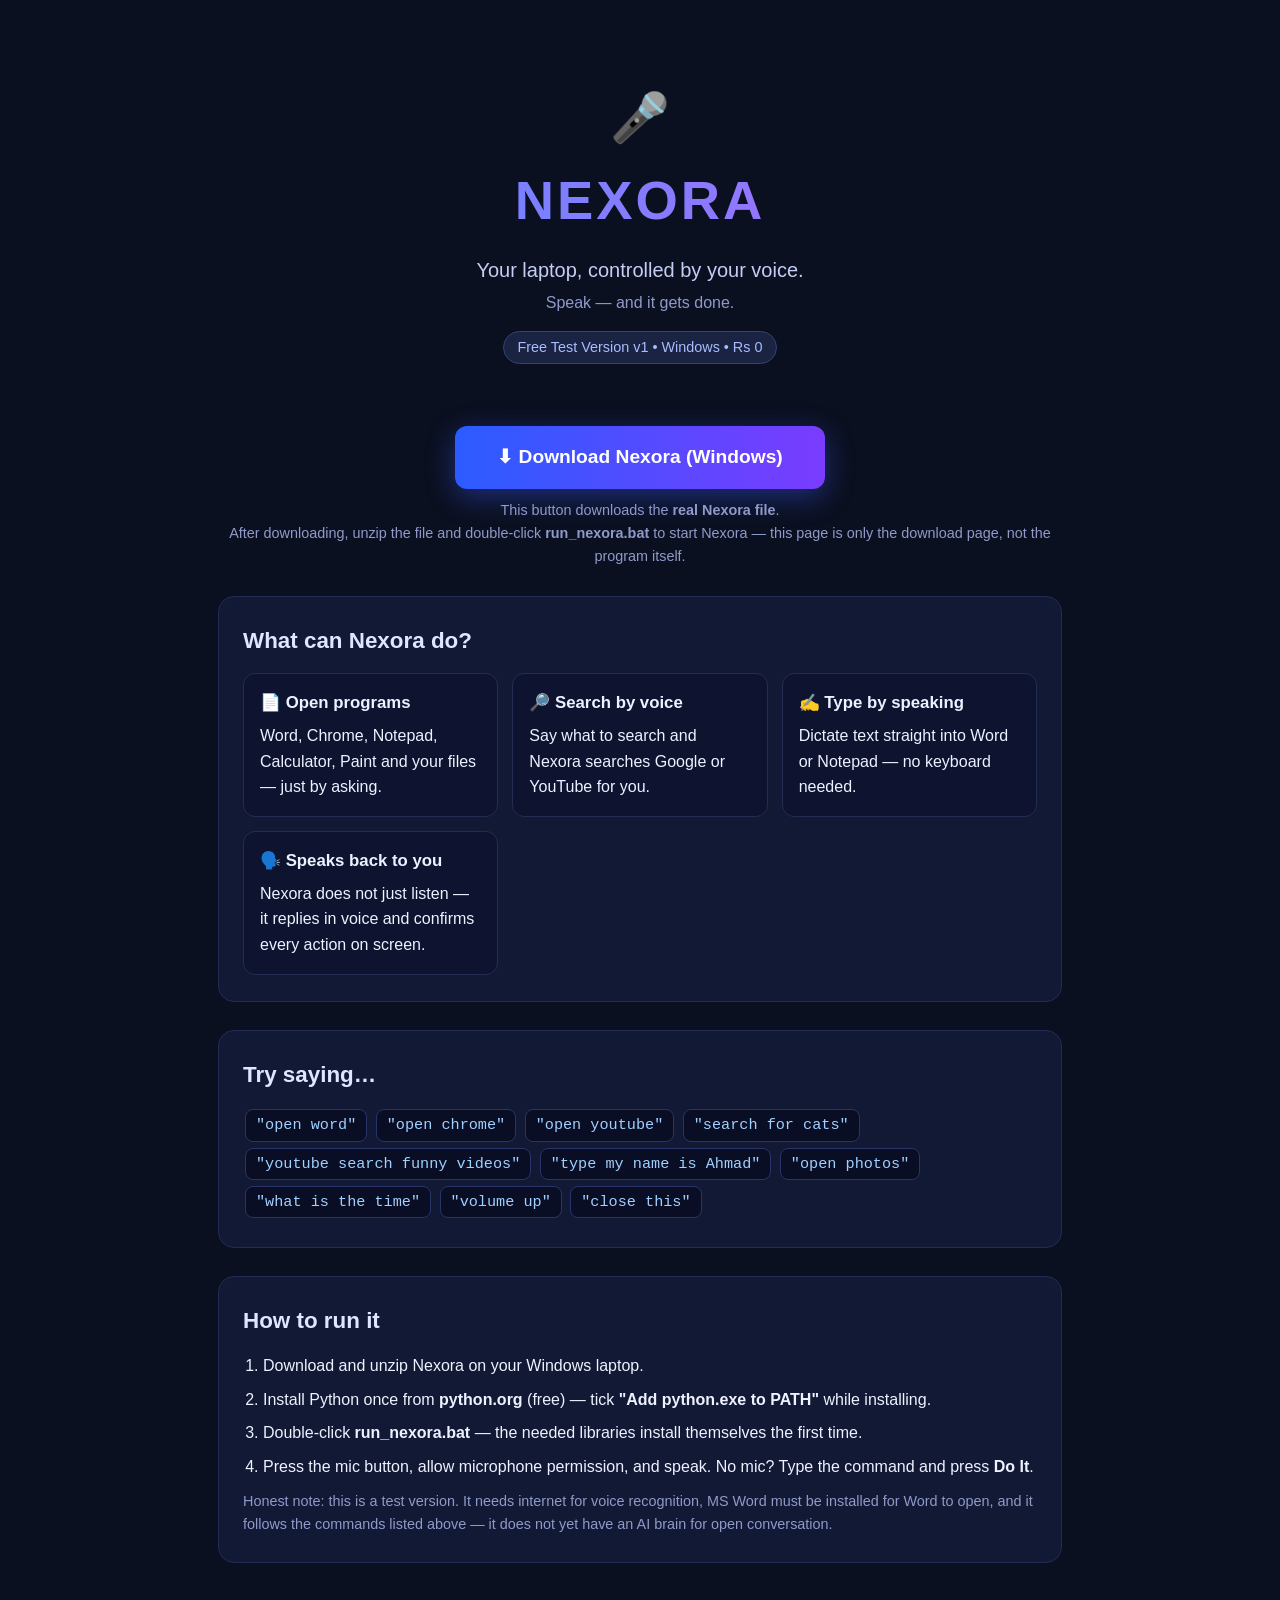
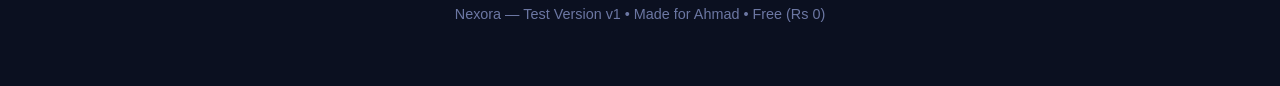
==== index.html @ 674b32f0 "Nexora website and program - first version" ====
<!DOCTYPE html>
<html lang="en">
<head>
<meta charset="UTF-8">
<meta name="viewport" content="width=device-width, initial-scale=1.0">
<title>Nexora — Voice Laptop Program</title>
<meta name="description" content="Nexora is a small Windows program you control with your voice. Open Word, Chrome and YouTube, search, and dictate — just by speaking. Free test version.">
<style>
  * { margin: 0; padding: 0; box-sizing: border-box; }
  body { font-family: "Segoe UI", Arial, sans-serif; background: #0b1020; color: #eef1ff; line-height: 1.6; }
  .wrap { max-width: 880px; margin: 0 auto; padding: 24px 18px 60px; }
  header { text-align: center; padding: 56px 0 28px; }
  .logo { font-size: 3.4rem; font-weight: 800; letter-spacing: 3px; background: linear-gradient(90deg, #5b8cff, #b06bff); -webkit-background-clip: text; background-clip: text; color: transparent; }
  .mic { font-size: 3rem; }
  .tagline { font-size: 1.25rem; color: #c6cdf5; margin-top: 10px; }
  .tagline-ur { color: #8f9ac9; margin-top: 4px; }
  .badge { display: inline-block; margin-top: 16px; background: #1a2342; border: 1px solid #33427c; color: #a9bcff; padding: 4px 14px; border-radius: 999px; font-size: .9rem; }
  .download { text-align: center; margin: 34px 0 8px; }
  .btn { display: inline-block; background: linear-gradient(90deg, #2b5cff, #7a3cff); color: #fff; text-decoration: none; font-size: 1.2rem; font-weight: 700; padding: 16px 42px; border-radius: 12px; box-shadow: 0 8px 28px rgba(60,90,255,.4); }
  .btn:hover { opacity: .92; }
  .note { text-align: center; color: #8f9ac9; font-size: .9rem; margin-top: 10px; }
  section { background: #121935; border: 1px solid #232c52; border-radius: 16px; padding: 26px 24px; margin-top: 28px; }
  h2 { font-size: 1.4rem; margin-bottom: 14px; color: #dfe6ff; }
  .grid { display: grid; grid-template-columns: repeat(auto-fit, minmax(220px, 1fr)); gap: 14px; }
  .card { background: #0e1430; border: 1px solid #232c52; border-radius: 12px; padding: 16px; }
  .card b { display: block; font-size: 1.05rem; margin-bottom: 6px; }
  .cmd { font-family: Consolas, monospace; background: #0a0e24; border: 1px solid #28336a; border-radius: 8px; padding: 3px 10px; display: inline-block; margin: 3px 2px; color: #9fd0ff; font-size: .95rem; }
  ol.steps li { margin: 8px 0 8px 20px; }
  footer { text-align: center; color: #6c77a3; font-size: .9rem; margin-top: 40px; }
</style>
</head>
<body>
<div class="wrap">

  <header>
    <div class="mic">🎤</div>
    <div class="logo">NEXORA</div>
    <p class="tagline">Your laptop, controlled by your voice.</p>
    <p class="tagline-ur">Speak — and it gets done.</p>
    <span class="badge">Free Test Version v1 • Windows • Rs 0</span>
  </header>

  <div class="download">
    <a class="btn" href="nexora-test-v1.zip" download>⬇ Download Nexora (Windows)</a>
    <p class="note">This button downloads the <b>real Nexora file</b>.<br>
    After downloading, unzip the file and double-click <b>run_nexora.bat</b> to start Nexora — this page is only the download page, not the program itself.</p>
  </div>

  <section>
    <h2>What can Nexora do?</h2>
    <div class="grid">
      <div class="card"><b>📄 Open programs</b>Word, Chrome, Notepad, Calculator, Paint and your files — just by asking.</div>
      <div class="card"><b>🔎 Search by voice</b>Say what to search and Nexora searches Google or YouTube for you.</div>
      <div class="card"><b>✍️ Type by speaking</b>Dictate text straight into Word or Notepad — no keyboard needed.</div>
      <div class="card"><b>🗣️ Speaks back to you</b>Nexora does not just listen — it replies in voice and confirms every action on screen.</div>
    </div>
  </section>

  <section>
    <h2>Try saying…</h2>
    <span class="cmd">"open word"</span>
    <span class="cmd">"open chrome"</span>
    <span class="cmd">"open youtube"</span>
    <span class="cmd">"search for cats"</span>
    <span class="cmd">"youtube search funny videos"</span>
    <span class="cmd">"type my name is Ahmad"</span>
    <span class="cmd">"open photos"</span>
    <span class="cmd">"what is the time"</span>
    <span class="cmd">"volume up"</span>
    <span class="cmd">"close this"</span>
  </section>

  <section>
    <h2>How to run it</h2>
    <ol class="steps">
      <li>Download and unzip Nexora on your Windows laptop.</li>
      <li>Install Python once from <b>python.org</b> (free) — tick <b>"Add python.exe to PATH"</b> while installing.</li>
      <li>Double-click <b>run_nexora.bat</b> — the needed libraries install themselves the first time.</li>
      <li>Press the mic button, allow microphone permission, and speak. No mic? Type the command and press <b>Do It</b>.</li>
    </ol>
    <p class="note" style="text-align:left">Honest note: this is a test version. It needs internet for voice recognition, MS Word must be installed for Word to open, and it follows the commands listed above — it does not yet have an AI brain for open conversation.</p>
  </section>

  <footer>
    Nexora — Test Version v1 • Made for Ahmad • Free (Rs 0)
  </footer>

</div>
</body>
</html>
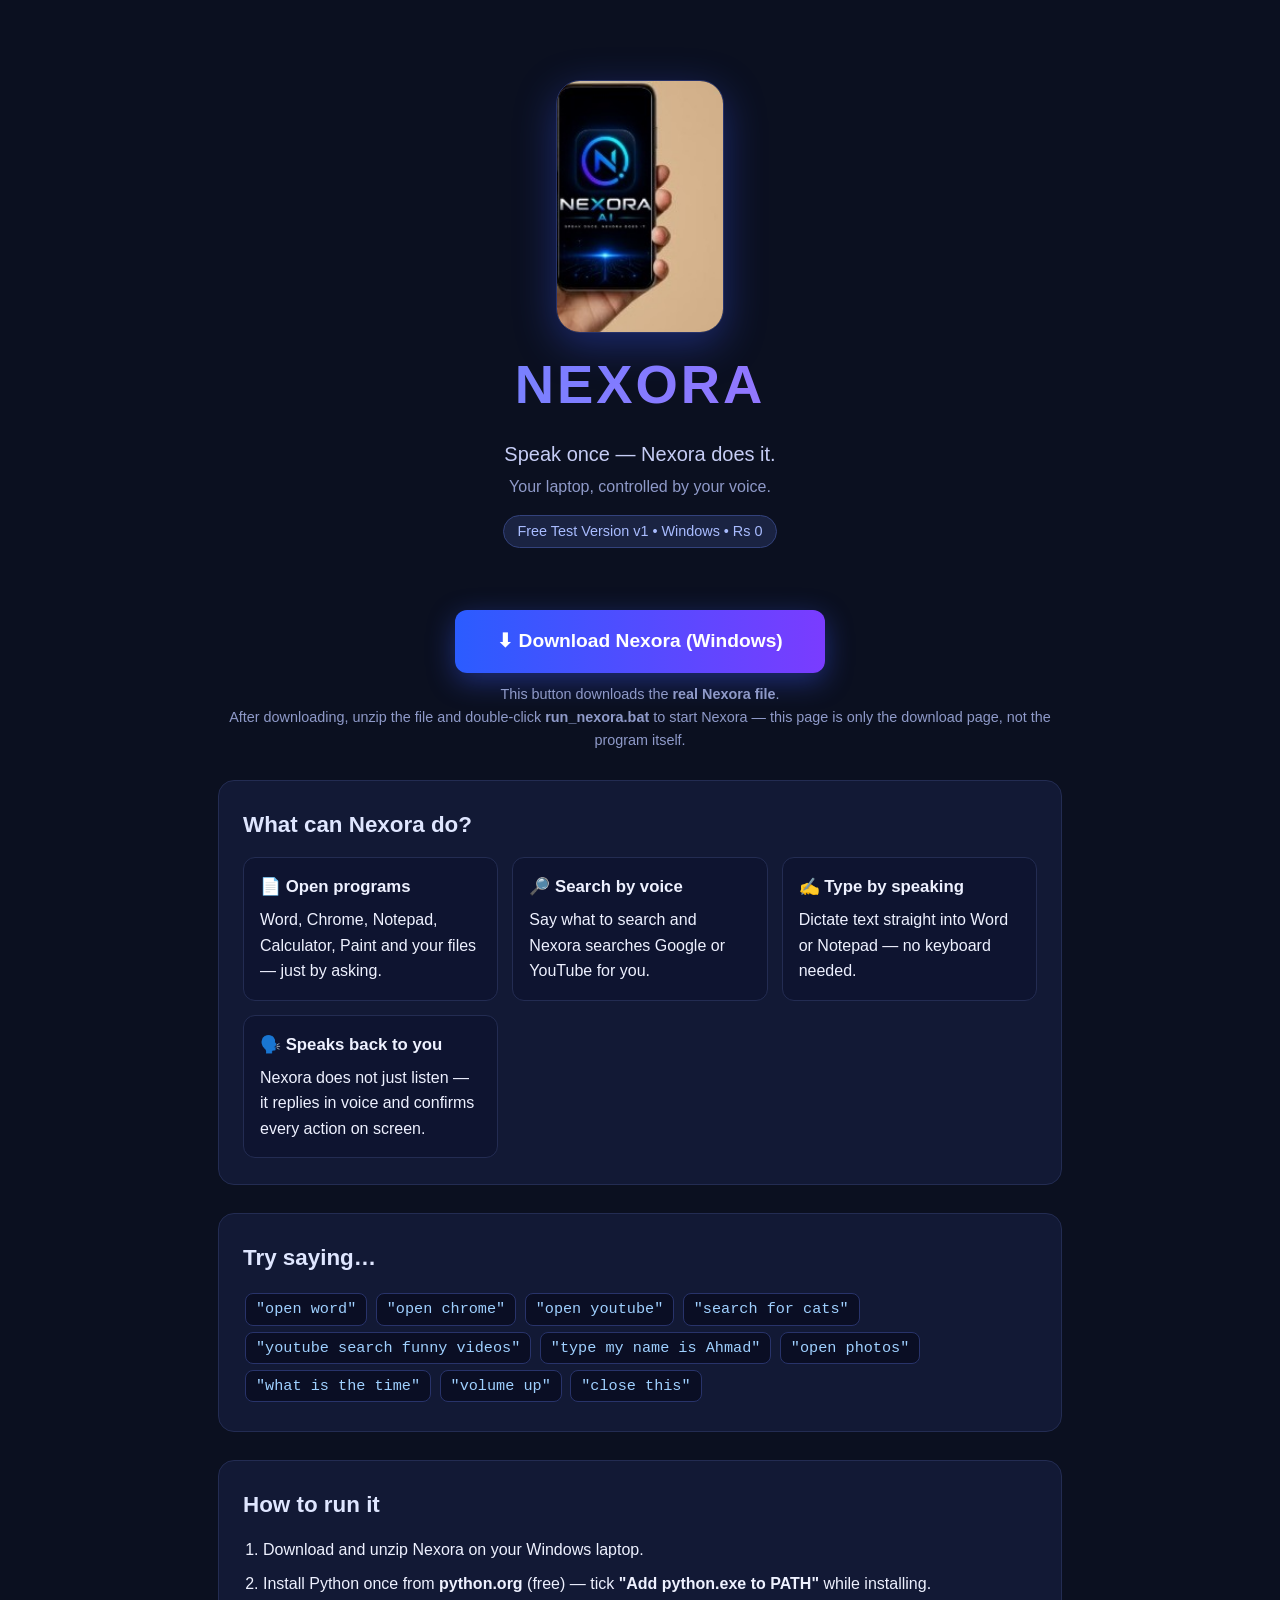
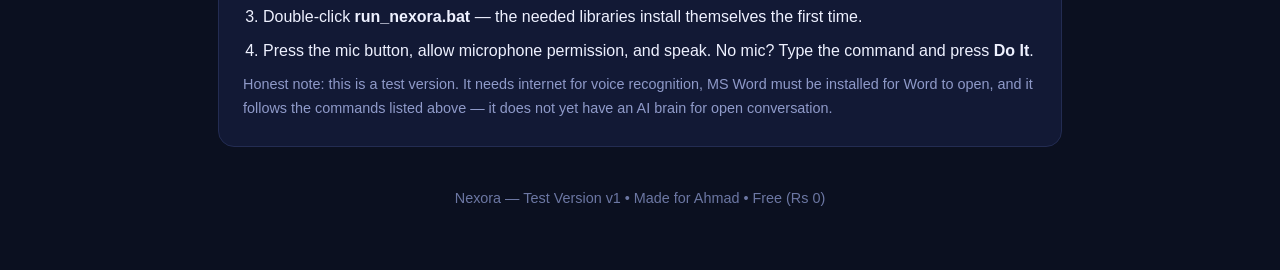
==== commit 8e57f905: "Add Nexora logo and updated website" ====
--- a/index.html
+++ b/index.html
@@ -4,6 +4,7 @@
 <meta charset="UTF-8">
 <meta name="viewport" content="width=device-width, initial-scale=1.0">
 <title>Nexora — Voice Laptop Program</title>
+<link rel="icon" type="image/jpeg" href="logo.jpg">
 <meta name="description" content="Nexora is a small Windows program you control with your voice. Open Word, Chrome and YouTube, search, and dictate — just by speaking. Free test version.">
 <style>
   * { margin: 0; padding: 0; box-sizing: border-box; }
@@ -11,7 +12,7 @@
   .wrap { max-width: 880px; margin: 0 auto; padding: 24px 18px 60px; }
   header { text-align: center; padding: 56px 0 28px; }
   .logo { font-size: 3.4rem; font-weight: 800; letter-spacing: 3px; background: linear-gradient(90deg, #5b8cff, #b06bff); -webkit-background-clip: text; background-clip: text; color: transparent; }
-  .mic { font-size: 3rem; }
+  .logo-img { width: 168px; max-width: 62vw; border-radius: 24px; border: 1px solid #28336a; box-shadow: 0 12px 40px rgba(60,90,255,.35); }
   .tagline { font-size: 1.25rem; color: #c6cdf5; margin-top: 10px; }
   .tagline-ur { color: #8f9ac9; margin-top: 4px; }
   .badge { display: inline-block; margin-top: 16px; background: #1a2342; border: 1px solid #33427c; color: #a9bcff; padding: 4px 14px; border-radius: 999px; font-size: .9rem; }
@@ -33,10 +34,10 @@
 <div class="wrap">
 
   <header>
-    <div class="mic">🎤</div>
+    <img class="logo-img" src="logo.jpg" alt="Nexora AI logo">
     <div class="logo">NEXORA</div>
-    <p class="tagline">Your laptop, controlled by your voice.</p>
-    <p class="tagline-ur">Speak — and it gets done.</p>
+    <p class="tagline">Speak once — Nexora does it.</p>
+    <p class="tagline-ur">Your laptop, controlled by your voice.</p>
     <span class="badge">Free Test Version v1 • Windows • Rs 0</span>
   </header>
 
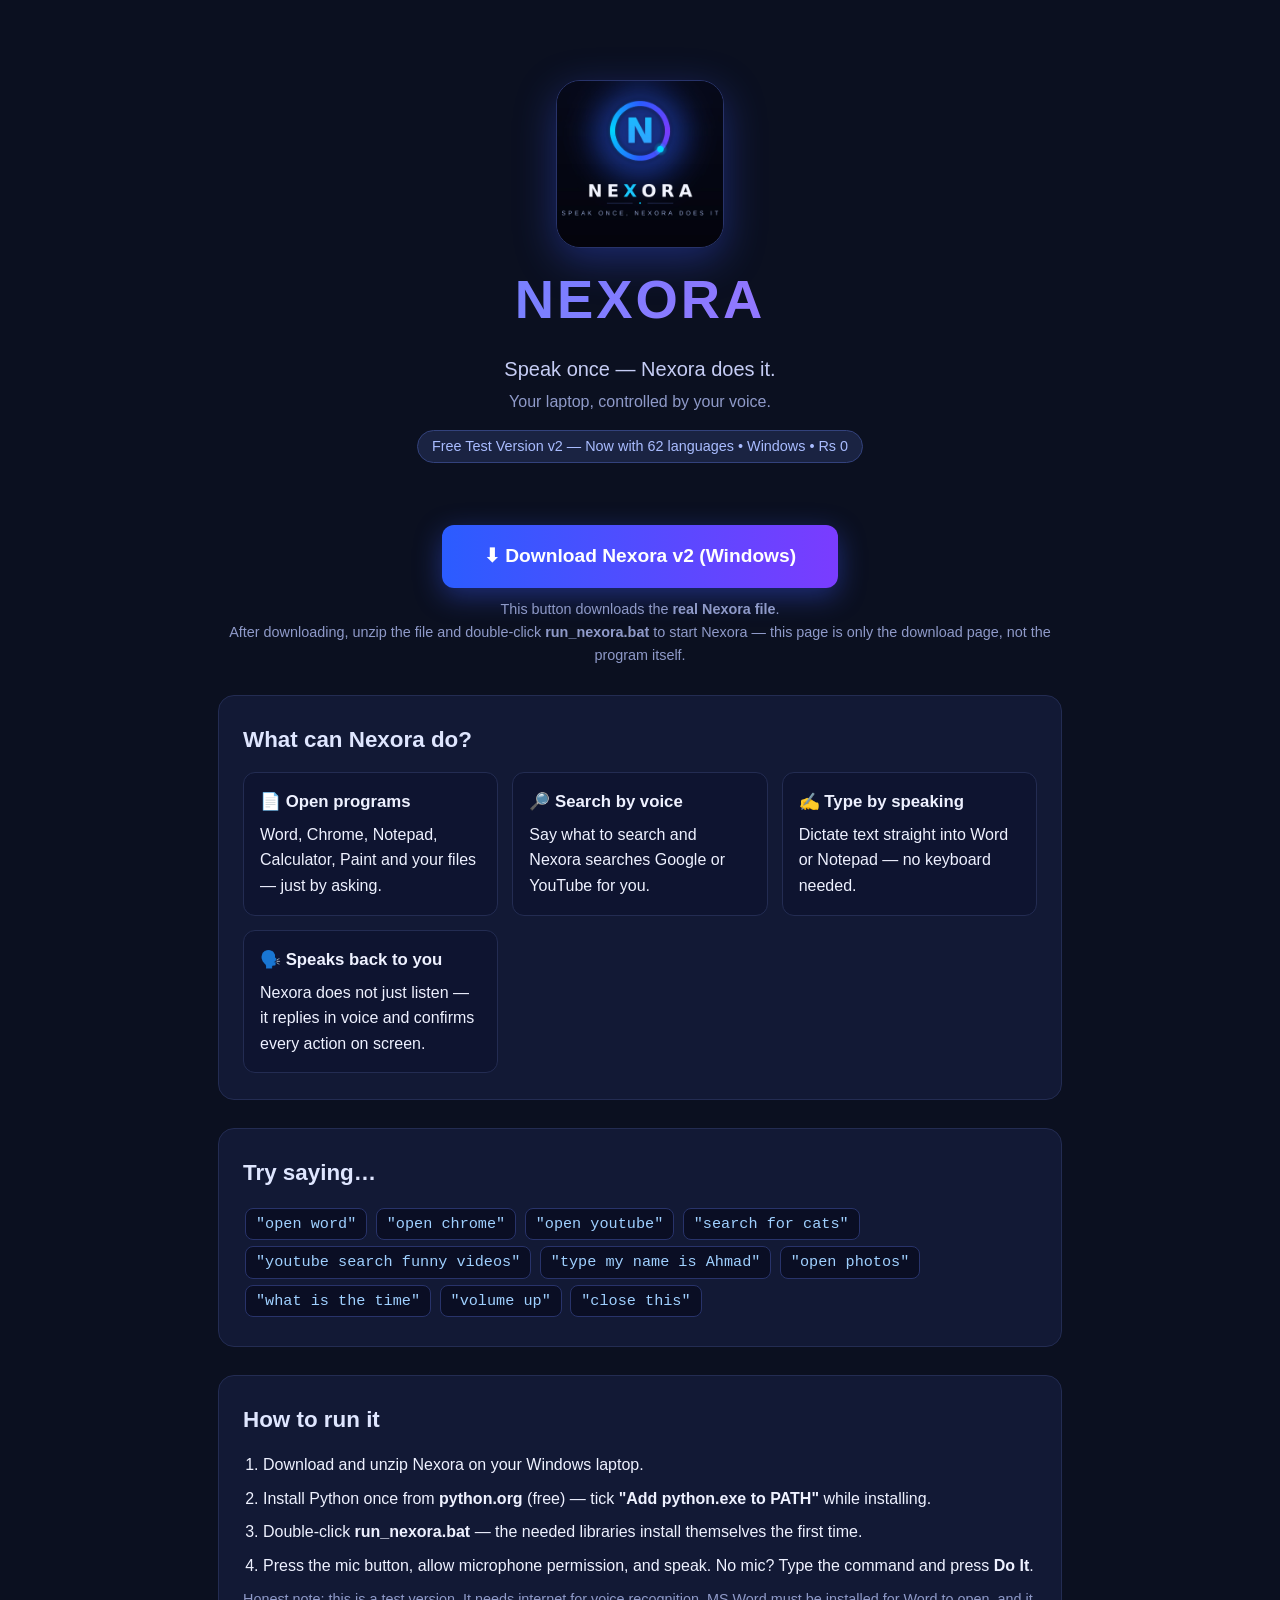
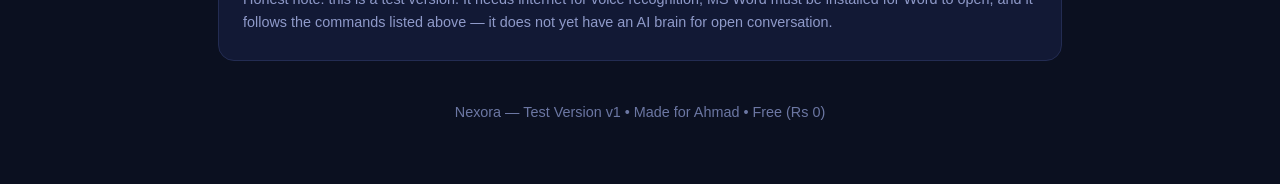
==== commit defe90e7: "Website download now Version 2 (62 languages)" ====
--- a/index.html
+++ b/index.html
@@ -38,11 +38,11 @@
     <div class="logo">NEXORA</div>
     <p class="tagline">Speak once — Nexora does it.</p>
     <p class="tagline-ur">Your laptop, controlled by your voice.</p>
-    <span class="badge">Free Test Version v1 • Windows • Rs 0</span>
+    <span class="badge">Free Test Version v2 — Now with 62 languages • Windows • Rs 0</span>
   </header>
 
   <div class="download">
-    <a class="btn" href="nexora-test-v1.zip" download>⬇ Download Nexora (Windows)</a>
+    <a class="btn" href="nexora-test-v2.zip" download>⬇ Download Nexora v2 (Windows)</a>
     <p class="note">This button downloads the <b>real Nexora file</b>.<br>
     After downloading, unzip the file and double-click <b>run_nexora.bat</b> to start Nexora — this page is only the download page, not the program itself.</p>
   </div>
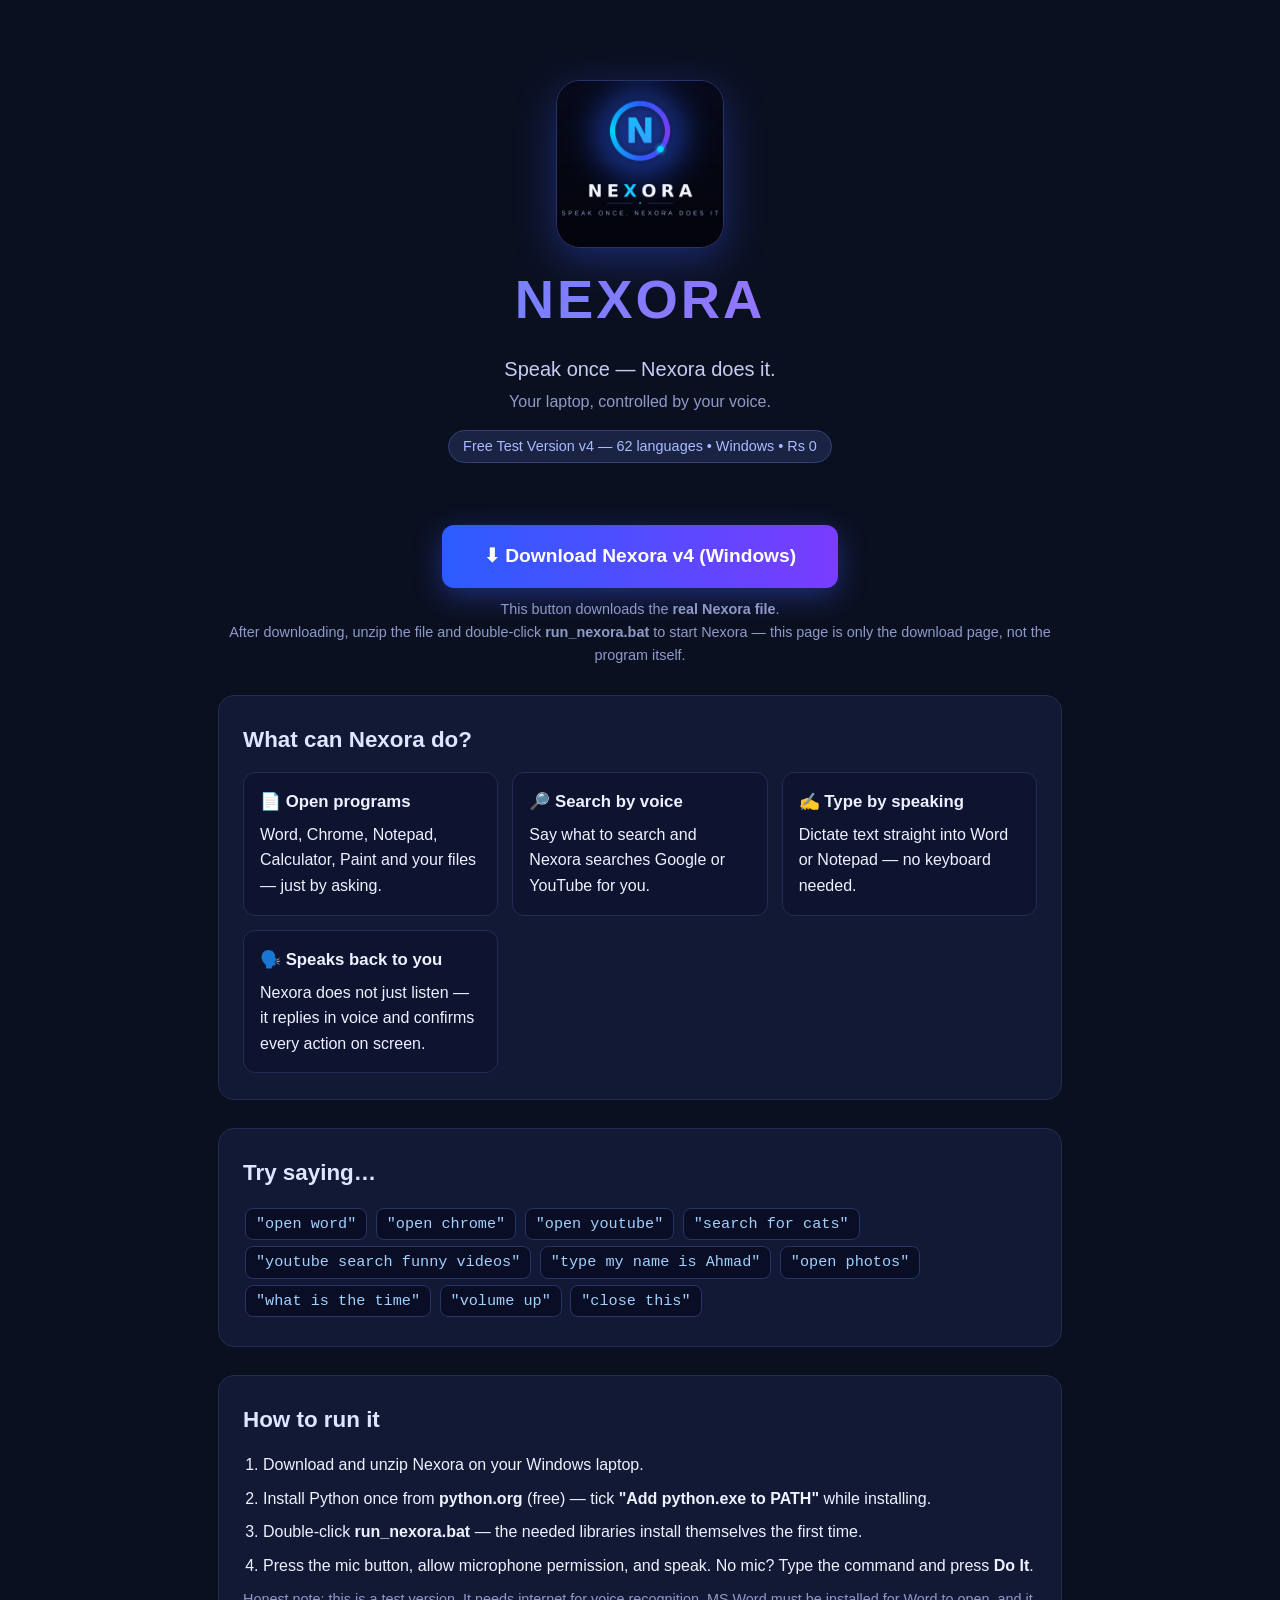
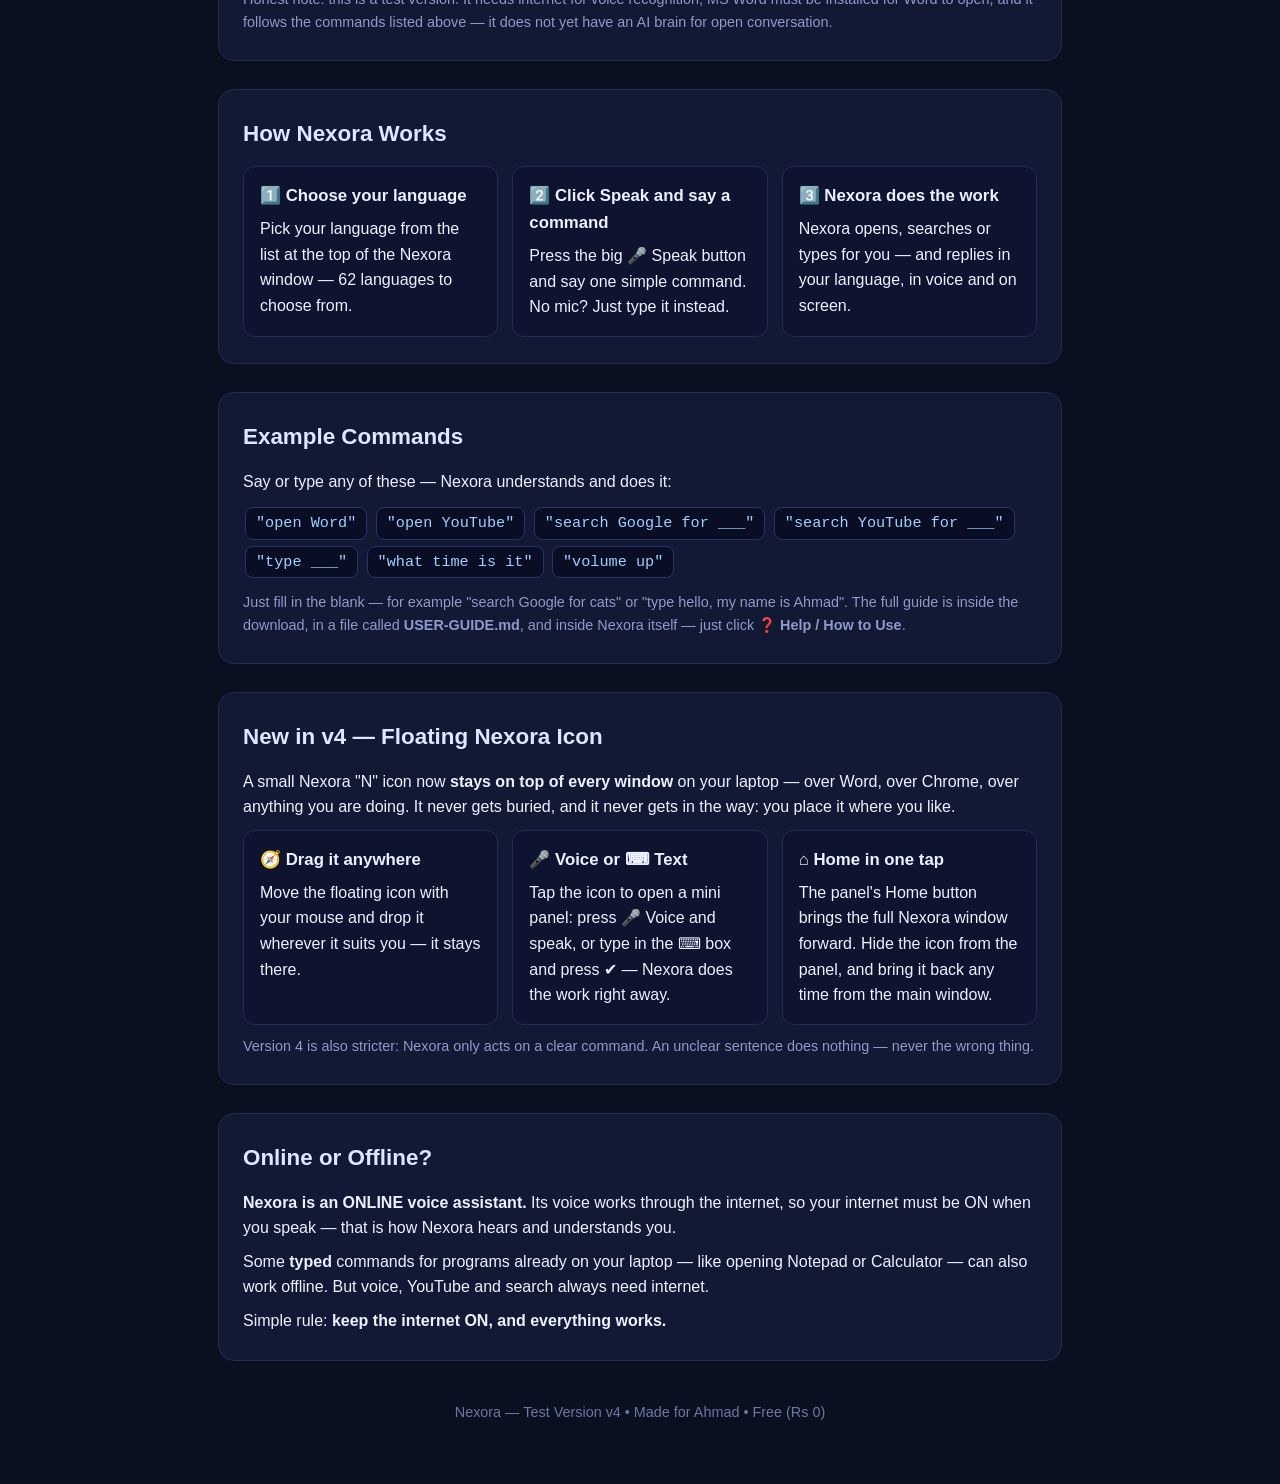
==== commit 73e7d809: "Website now Version 4 — floating icon" ====
--- a/index.html
+++ b/index.html
@@ -38,11 +38,11 @@
     <div class="logo">NEXORA</div>
     <p class="tagline">Speak once — Nexora does it.</p>
     <p class="tagline-ur">Your laptop, controlled by your voice.</p>
-    <span class="badge">Free Test Version v2 — Now with 62 languages • Windows • Rs 0</span>
+    <span class="badge">Free Test Version v4 — 62 languages • Windows • Rs 0</span>
   </header>
 
   <div class="download">
-    <a class="btn" href="nexora-test-v2.zip" download>⬇ Download Nexora v2 (Windows)</a>
+    <a class="btn" href="nexora-test-v4.zip" download>⬇ Download Nexora v4 (Windows)</a>
     <p class="note">This button downloads the <b>real Nexora file</b>.<br>
     After downloading, unzip the file and double-click <b>run_nexora.bat</b> to start Nexora — this page is only the download page, not the program itself.</p>
   </div>
@@ -82,8 +82,48 @@
     <p class="note" style="text-align:left">Honest note: this is a test version. It needs internet for voice recognition, MS Word must be installed for Word to open, and it follows the commands listed above — it does not yet have an AI brain for open conversation.</p>
   </section>
 
+  <section>
+    <h2>How Nexora Works</h2>
+    <div class="grid">
+      <div class="card"><b>1️⃣ Choose your language</b>Pick your language from the list at the top of the Nexora window — 62 languages to choose from.</div>
+      <div class="card"><b>2️⃣ Click Speak and say a command</b>Press the big 🎤 Speak button and say one simple command. No mic? Just type it instead.</div>
+      <div class="card"><b>3️⃣ Nexora does the work</b>Nexora opens, searches or types for you — and replies in your language, in voice and on screen.</div>
+    </div>
+  </section>
+
+  <section>
+    <h2>Example Commands</h2>
+    <p style="margin-bottom:10px">Say or type any of these — Nexora understands and does it:</p>
+    <span class="cmd">"open Word"</span>
+    <span class="cmd">"open YouTube"</span>
+    <span class="cmd">"search Google for ___"</span>
+    <span class="cmd">"search YouTube for ___"</span>
+    <span class="cmd">"type ___"</span>
+    <span class="cmd">"what time is it"</span>
+    <span class="cmd">"volume up"</span>
+    <p class="note" style="text-align:left">Just fill in the blank — for example "search Google for cats" or "type hello, my name is Ahmad". The full guide is inside the download, in a file called <b>USER-GUIDE.md</b>, and inside Nexora itself — just click <b>❓ Help / How to Use</b>.</p>
+  </section>
+
+  <section>
+    <h2>New in v4 — Floating Nexora Icon</h2>
+    <p style="margin-bottom:10px">A small Nexora "N" icon now <b>stays on top of every window</b> on your laptop — over Word, over Chrome, over anything you are doing. It never gets buried, and it never gets in the way: you place it where you like.</p>
+    <div class="grid">
+      <div class="card"><b>🧭 Drag it anywhere</b>Move the floating icon with your mouse and drop it wherever it suits you — it stays there.</div>
+      <div class="card"><b>🎤 Voice or ⌨ Text</b>Tap the icon to open a mini panel: press 🎤 Voice and speak, or type in the ⌨ box and press ✔ — Nexora does the work right away.</div>
+      <div class="card"><b>⌂ Home in one tap</b>The panel's Home button brings the full Nexora window forward. Hide the icon from the panel, and bring it back any time from the main window.</div>
+    </div>
+    <p class="note" style="text-align:left">Version 4 is also stricter: Nexora only acts on a clear command. An unclear sentence does nothing — never the wrong thing.</p>
+  </section>
+
+  <section>
+    <h2>Online or Offline?</h2>
+    <p><b>Nexora is an ONLINE voice assistant.</b> Its voice works through the internet, so your internet must be ON when you speak — that is how Nexora hears and understands you.</p>
+    <p style="margin-top:8px">Some <b>typed</b> commands for programs already on your laptop — like opening Notepad or Calculator — can also work offline. But voice, YouTube and search always need internet.</p>
+    <p style="margin-top:8px">Simple rule: <b>keep the internet ON, and everything works.</b></p>
+  </section>
+
   <footer>
-    Nexora — Test Version v1 • Made for Ahmad • Free (Rs 0)
+    Nexora — Test Version v4 • Made for Ahmad • Free (Rs 0)
   </footer>
 
 </div>
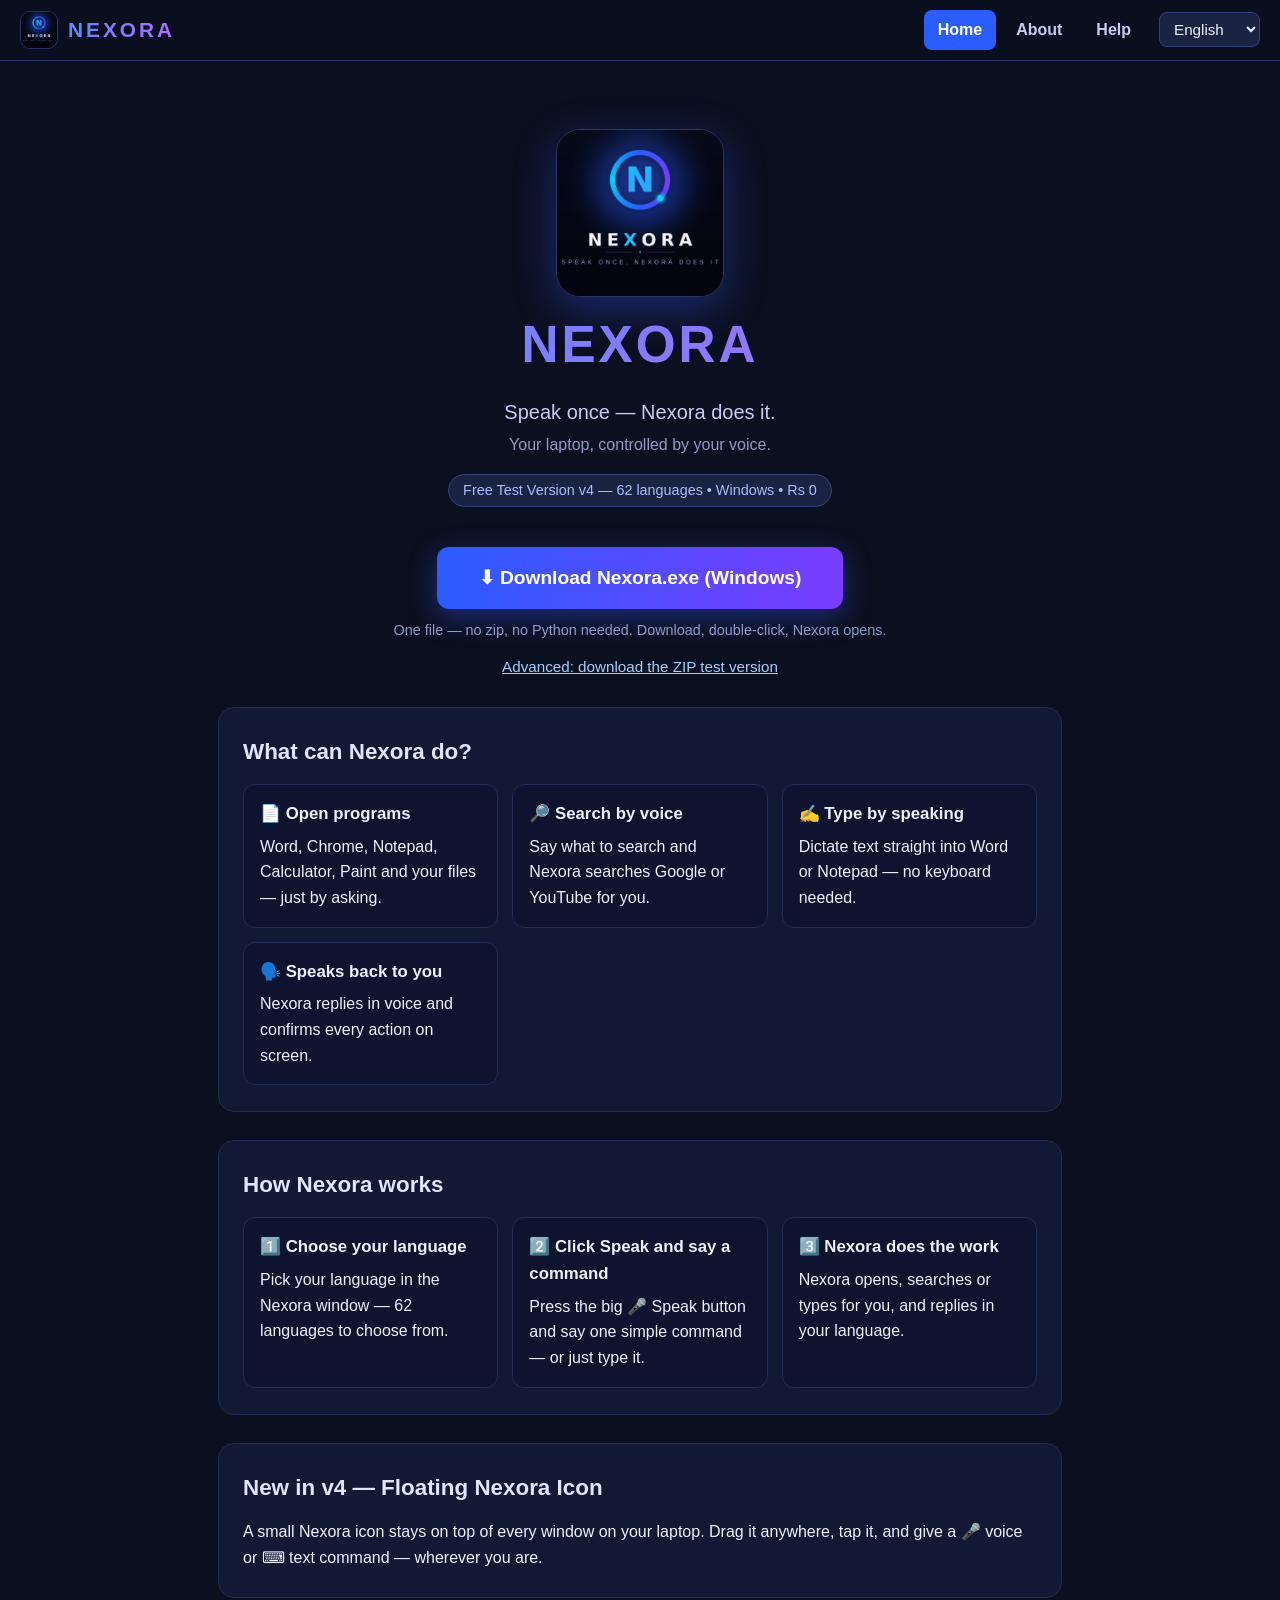
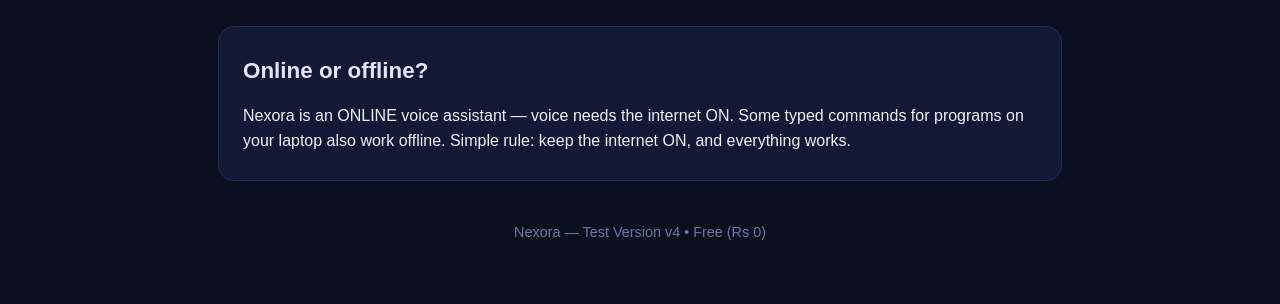
==== commit fccac855: "New website: Home About Help + 8 languages, EXE download" ====
--- a/index.html
+++ b/index.html
@@ -3,129 +3,80 @@
 <head>
 <meta charset="UTF-8">
 <meta name="viewport" content="width=device-width, initial-scale=1.0">
-<title>Nexora — Voice Laptop Program</title>
+<title data-i18n="title_home">Nexora — Voice Laptop Program</title>
 <link rel="icon" type="image/jpeg" href="logo.jpg">
 <meta name="description" content="Nexora is a small Windows program you control with your voice. Open Word, Chrome and YouTube, search, and dictate — just by speaking. Free test version.">
-<style>
-  * { margin: 0; padding: 0; box-sizing: border-box; }
-  body { font-family: "Segoe UI", Arial, sans-serif; background: #0b1020; color: #eef1ff; line-height: 1.6; }
-  .wrap { max-width: 880px; margin: 0 auto; padding: 24px 18px 60px; }
-  header { text-align: center; padding: 56px 0 28px; }
-  .logo { font-size: 3.4rem; font-weight: 800; letter-spacing: 3px; background: linear-gradient(90deg, #5b8cff, #b06bff); -webkit-background-clip: text; background-clip: text; color: transparent; }
-  .logo-img { width: 168px; max-width: 62vw; border-radius: 24px; border: 1px solid #28336a; box-shadow: 0 12px 40px rgba(60,90,255,.35); }
-  .tagline { font-size: 1.25rem; color: #c6cdf5; margin-top: 10px; }
-  .tagline-ur { color: #8f9ac9; margin-top: 4px; }
-  .badge { display: inline-block; margin-top: 16px; background: #1a2342; border: 1px solid #33427c; color: #a9bcff; padding: 4px 14px; border-radius: 999px; font-size: .9rem; }
-  .download { text-align: center; margin: 34px 0 8px; }
-  .btn { display: inline-block; background: linear-gradient(90deg, #2b5cff, #7a3cff); color: #fff; text-decoration: none; font-size: 1.2rem; font-weight: 700; padding: 16px 42px; border-radius: 12px; box-shadow: 0 8px 28px rgba(60,90,255,.4); }
-  .btn:hover { opacity: .92; }
-  .note { text-align: center; color: #8f9ac9; font-size: .9rem; margin-top: 10px; }
-  section { background: #121935; border: 1px solid #232c52; border-radius: 16px; padding: 26px 24px; margin-top: 28px; }
-  h2 { font-size: 1.4rem; margin-bottom: 14px; color: #dfe6ff; }
-  .grid { display: grid; grid-template-columns: repeat(auto-fit, minmax(220px, 1fr)); gap: 14px; }
-  .card { background: #0e1430; border: 1px solid #232c52; border-radius: 12px; padding: 16px; }
-  .card b { display: block; font-size: 1.05rem; margin-bottom: 6px; }
-  .cmd { font-family: Consolas, monospace; background: #0a0e24; border: 1px solid #28336a; border-radius: 8px; padding: 3px 10px; display: inline-block; margin: 3px 2px; color: #9fd0ff; font-size: .95rem; }
-  ol.steps li { margin: 8px 0 8px 20px; }
-  footer { text-align: center; color: #6c77a3; font-size: .9rem; margin-top: 40px; }
-</style>
+<link rel="stylesheet" href="style.css">
 </head>
 <body>
+
+<nav class="navbar">
+  <a class="brand" href="index.html"><img src="logo.jpg" alt="Nexora logo"><span>NEXORA</span></a>
+  <div class="nav-links">
+    <a href="index.html" class="active" data-i18n="nav_home">Home</a>
+    <a href="about.html" data-i18n="nav_about">About</a>
+    <a href="help.html" data-i18n="nav_help">Help</a>
+    <select id="lang-select" aria-label="Language">
+      <option value="en">English</option>
+      <option value="ur">اردو</option>
+      <option value="hi">हिन्दी</option>
+      <option value="ar">العربية</option>
+      <option value="es">Español</option>
+      <option value="fr">Français</option>
+      <option value="de">Deutsch</option>
+      <option value="tr">Türkçe</option>
+    </select>
+  </div>
+</nav>
+
 <div class="wrap">
 
-  <header>
-    <img class="logo-img" src="logo.jpg" alt="Nexora AI logo">
-    <div class="logo">NEXORA</div>
-    <p class="tagline">Speak once — Nexora does it.</p>
-    <p class="tagline-ur">Your laptop, controlled by your voice.</p>
-    <span class="badge">Free Test Version v4 — 62 languages • Windows • Rs 0</span>
+  <header class="hero">
+    <img class="logo-img" src="logo.jpg" alt="Nexora logo">
+    <div class="logo-text">NEXORA</div>
+    <p class="tagline" data-i18n="hero_tagline">Speak once — Nexora does it.</p>
+    <p class="tagline-sub" data-i18n="hero_sub">Your laptop, controlled by your voice.</p>
+    <span class="badge" data-i18n="badge">Free Test Version v4 — 62 languages • Windows • Rs 0</span>
   </header>
 
   <div class="download">
-    <a class="btn" href="nexora-test-v4.zip" download>⬇ Download Nexora v4 (Windows)</a>
-    <p class="note">This button downloads the <b>real Nexora file</b>.<br>
-    After downloading, unzip the file and double-click <b>run_nexora.bat</b> to start Nexora — this page is only the download page, not the program itself.</p>
+    <a class="btn" href="https://github.com/inwhychannel-cpu/nexora/releases/latest/download/Nexora.exe" data-i18n="dl_btn">⬇ Download Nexora.exe (Windows)</a>
+    <p class="note" data-i18n="dl_note">One file — no zip, no Python needed. Download, double-click, Nexora opens.</p>
+    <a class="zip-link" href="nexora-test-v4.zip" download data-i18n="dl_zip">Advanced: download the ZIP test version</a>
   </div>
 
   <section>
-    <h2>What can Nexora do?</h2>
+    <h2 data-i18n="does_h">What can Nexora do?</h2>
     <div class="grid">
-      <div class="card"><b>📄 Open programs</b>Word, Chrome, Notepad, Calculator, Paint and your files — just by asking.</div>
-      <div class="card"><b>🔎 Search by voice</b>Say what to search and Nexora searches Google or YouTube for you.</div>
-      <div class="card"><b>✍️ Type by speaking</b>Dictate text straight into Word or Notepad — no keyboard needed.</div>
-      <div class="card"><b>🗣️ Speaks back to you</b>Nexora does not just listen — it replies in voice and confirms every action on screen.</div>
+      <div class="card"><b data-i18n="does1_t">📄 Open programs</b><span data-i18n="does1_p">Word, Chrome, Notepad, Calculator, Paint and your files — just by asking.</span></div>
+      <div class="card"><b data-i18n="does2_t">🔎 Search by voice</b><span data-i18n="does2_p">Say what to search and Nexora searches Google or YouTube for you.</span></div>
+      <div class="card"><b data-i18n="does3_t">✍️ Type by speaking</b><span data-i18n="does3_p">Dictate text straight into Word or Notepad — no keyboard needed.</span></div>
+      <div class="card"><b data-i18n="does4_t">🗣️ Speaks back to you</b><span data-i18n="does4_p">Nexora replies in voice and confirms every action on screen.</span></div>
     </div>
   </section>
 
   <section>
-    <h2>Try saying…</h2>
-    <span class="cmd">"open word"</span>
-    <span class="cmd">"open chrome"</span>
-    <span class="cmd">"open youtube"</span>
-    <span class="cmd">"search for cats"</span>
-    <span class="cmd">"youtube search funny videos"</span>
-    <span class="cmd">"type my name is Ahmad"</span>
-    <span class="cmd">"open photos"</span>
-    <span class="cmd">"what is the time"</span>
-    <span class="cmd">"volume up"</span>
-    <span class="cmd">"close this"</span>
-  </section>
-
-  <section>
-    <h2>How to run it</h2>
-    <ol class="steps">
-      <li>Download and unzip Nexora on your Windows laptop.</li>
-      <li>Install Python once from <b>python.org</b> (free) — tick <b>"Add python.exe to PATH"</b> while installing.</li>
-      <li>Double-click <b>run_nexora.bat</b> — the needed libraries install themselves the first time.</li>
-      <li>Press the mic button, allow microphone permission, and speak. No mic? Type the command and press <b>Do It</b>.</li>
-    </ol>
-    <p class="note" style="text-align:left">Honest note: this is a test version. It needs internet for voice recognition, MS Word must be installed for Word to open, and it follows the commands listed above — it does not yet have an AI brain for open conversation.</p>
-  </section>
-
-  <section>
-    <h2>How Nexora Works</h2>
+    <h2 data-i18n="how_h">How Nexora works</h2>
     <div class="grid">
-      <div class="card"><b>1️⃣ Choose your language</b>Pick your language from the list at the top of the Nexora window — 62 languages to choose from.</div>
-      <div class="card"><b>2️⃣ Click Speak and say a command</b>Press the big 🎤 Speak button and say one simple command. No mic? Just type it instead.</div>
-      <div class="card"><b>3️⃣ Nexora does the work</b>Nexora opens, searches or types for you — and replies in your language, in voice and on screen.</div>
+      <div class="card"><b data-i18n="how1_t">1️⃣ Choose your language</b><span data-i18n="how1_p">Pick your language in the Nexora window — 62 languages to choose from.</span></div>
+      <div class="card"><b data-i18n="how2_t">2️⃣ Click Speak and say a command</b><span data-i18n="how2_p">Press the big 🎤 Speak button and say one simple command — or just type it.</span></div>
+      <div class="card"><b data-i18n="how3_t">3️⃣ Nexora does the work</b><span data-i18n="how3_p">Nexora opens, searches or types for you, and replies in your language.</span></div>
     </div>
   </section>
 
   <section>
-    <h2>Example Commands</h2>
-    <p style="margin-bottom:10px">Say or type any of these — Nexora understands and does it:</p>
-    <span class="cmd">"open Word"</span>
-    <span class="cmd">"open YouTube"</span>
-    <span class="cmd">"search Google for ___"</span>
-    <span class="cmd">"search YouTube for ___"</span>
-    <span class="cmd">"type ___"</span>
-    <span class="cmd">"what time is it"</span>
-    <span class="cmd">"volume up"</span>
-    <p class="note" style="text-align:left">Just fill in the blank — for example "search Google for cats" or "type hello, my name is Ahmad". The full guide is inside the download, in a file called <b>USER-GUIDE.md</b>, and inside Nexora itself — just click <b>❓ Help / How to Use</b>.</p>
+    <h2 data-i18n="v4_h">New in v4 — Floating Nexora Icon</h2>
+    <p data-i18n="v4_p">A small Nexora icon stays on top of every window on your laptop. Drag it anywhere, tap it, and give a 🎤 voice or ⌨ text command — wherever you are.</p>
   </section>
 
   <section>
-    <h2>New in v4 — Floating Nexora Icon</h2>
-    <p style="margin-bottom:10px">A small Nexora "N" icon now <b>stays on top of every window</b> on your laptop — over Word, over Chrome, over anything you are doing. It never gets buried, and it never gets in the way: you place it where you like.</p>
-    <div class="grid">
-      <div class="card"><b>🧭 Drag it anywhere</b>Move the floating icon with your mouse and drop it wherever it suits you — it stays there.</div>
-      <div class="card"><b>🎤 Voice or ⌨ Text</b>Tap the icon to open a mini panel: press 🎤 Voice and speak, or type in the ⌨ box and press ✔ — Nexora does the work right away.</div>
-      <div class="card"><b>⌂ Home in one tap</b>The panel's Home button brings the full Nexora window forward. Hide the icon from the panel, and bring it back any time from the main window.</div>
-    </div>
-    <p class="note" style="text-align:left">Version 4 is also stricter: Nexora only acts on a clear command. An unclear sentence does nothing — never the wrong thing.</p>
+    <h2 data-i18n="online_h">Online or offline?</h2>
+    <p data-i18n="online_p">Nexora is an ONLINE voice assistant — voice needs the internet ON. Some typed commands for programs on your laptop also work offline. Simple rule: keep the internet ON, and everything works.</p>
   </section>
 
-  <section>
-    <h2>Online or Offline?</h2>
-    <p><b>Nexora is an ONLINE voice assistant.</b> Its voice works through the internet, so your internet must be ON when you speak — that is how Nexora hears and understands you.</p>
-    <p style="margin-top:8px">Some <b>typed</b> commands for programs already on your laptop — like opening Notepad or Calculator — can also work offline. But voice, YouTube and search always need internet.</p>
-    <p style="margin-top:8px">Simple rule: <b>keep the internet ON, and everything works.</b></p>
-  </section>
-
-  <footer>
-    Nexora — Test Version v4 • Made for Ahmad • Free (Rs 0)
-  </footer>
+  <footer data-i18n="footer_text">Nexora — Test Version v4 • Free (Rs 0)</footer>
 
 </div>
+<script src="strings.js"></script>
 </body>
 </html>
--- a/style.css
+++ b/style.css
@@ -0,0 +1,63 @@
+/* Nexora website — shared styles (dark navy, Nexora blue/purple) */
+* { margin: 0; padding: 0; box-sizing: border-box; }
+body { font-family: "Segoe UI", Arial, sans-serif; background: #0b1020; color: #eef1ff; line-height: 1.6; }
+
+/* ---------- Navbar ---------- */
+.navbar {
+  position: sticky; top: 0; z-index: 50;
+  display: flex; align-items: center; justify-content: space-between;
+  flex-wrap: wrap; gap: 10px;
+  padding: 10px 20px;
+  background: rgba(11, 16, 32, .96);
+  border-bottom: 1px solid #28336a;
+}
+.brand { display: flex; align-items: center; gap: 10px; text-decoration: none; }
+.brand img { width: 38px; height: 38px; border-radius: 10px; border: 1px solid #28336a; }
+.brand span {
+  font-size: 1.3rem; font-weight: 800; letter-spacing: 3px;
+  background: linear-gradient(90deg, #5b8cff, #b06bff);
+  -webkit-background-clip: text; background-clip: text; color: transparent;
+}
+.nav-links { display: flex; align-items: center; gap: 6px; flex-wrap: wrap; }
+.nav-links a {
+  color: #c6cdf5; text-decoration: none; font-weight: 600;
+  padding: 7px 14px; border-radius: 8px;
+}
+.nav-links a:hover { background: #1a2342; color: #fff; }
+.nav-links a.active { background: #2b5cff; color: #fff; }
+.nav-links select {
+  margin-inline-start: 8px;
+  background: #1a2342; color: #eef1ff;
+  border: 1px solid #33427c; border-radius: 8px;
+  padding: 7px 10px; font-size: .95rem; cursor: pointer;
+}
+
+/* ---------- Layout ---------- */
+.wrap { max-width: 880px; margin: 0 auto; padding: 24px 18px 60px; }
+header.hero { text-align: center; padding: 44px 0 10px; }
+.logo-img { width: 168px; max-width: 62vw; border-radius: 24px; border: 1px solid #28336a; box-shadow: 0 12px 40px rgba(60,90,255,.35); }
+.logo-text { font-size: 3.2rem; font-weight: 800; letter-spacing: 3px; background: linear-gradient(90deg, #5b8cff, #b06bff); -webkit-background-clip: text; background-clip: text; color: transparent; }
+.tagline { font-size: 1.25rem; color: #c6cdf5; margin-top: 10px; }
+.tagline-sub { color: #8f9ac9; margin-top: 4px; }
+.badge { display: inline-block; margin-top: 16px; background: #1a2342; border: 1px solid #33427c; color: #a9bcff; padding: 4px 14px; border-radius: 999px; font-size: .9rem; }
+h1.page-title { font-size: 2rem; margin: 26px 0 6px; color: #dfe6ff; }
+
+/* ---------- Download ---------- */
+.download { text-align: center; margin: 30px 0 8px; }
+.btn { display: inline-block; background: linear-gradient(90deg, #2b5cff, #7a3cff); color: #fff; text-decoration: none; font-size: 1.2rem; font-weight: 700; padding: 16px 42px; border-radius: 12px; box-shadow: 0 8px 28px rgba(60,90,255,.4); }
+.btn:hover { opacity: .92; }
+.note { text-align: center; color: #8f9ac9; font-size: .9rem; margin-top: 10px; }
+.zip-link { display: inline-block; margin-top: 12px; color: #9fd0ff; font-size: .95rem; }
+
+/* ---------- Sections & cards ---------- */
+section { background: #121935; border: 1px solid #232c52; border-radius: 16px; padding: 26px 24px; margin-top: 28px; }
+h2 { font-size: 1.4rem; margin-bottom: 14px; color: #dfe6ff; }
+.grid { display: grid; grid-template-columns: repeat(auto-fit, minmax(220px, 1fr)); gap: 14px; }
+.card { background: #0e1430; border: 1px solid #232c52; border-radius: 12px; padding: 16px; }
+.card b { display: block; font-size: 1.05rem; margin-bottom: 6px; }
+.cmd { font-family: Consolas, monospace; background: #0a0e24; border: 1px solid #28336a; border-radius: 8px; padding: 3px 10px; display: inline-block; margin: 3px 2px; color: #9fd0ff; font-size: .95rem; }
+ol.steps li, ul.list li { margin: 8px 0; margin-inline-start: 22px; }
+p + p { margin-top: 8px; }
+section p.lead { font-size: 1.05rem; color: #d5dbff; }
+
+footer { text-align: center; color: #6c77a3; font-size: .9rem; margin-top: 40px; }
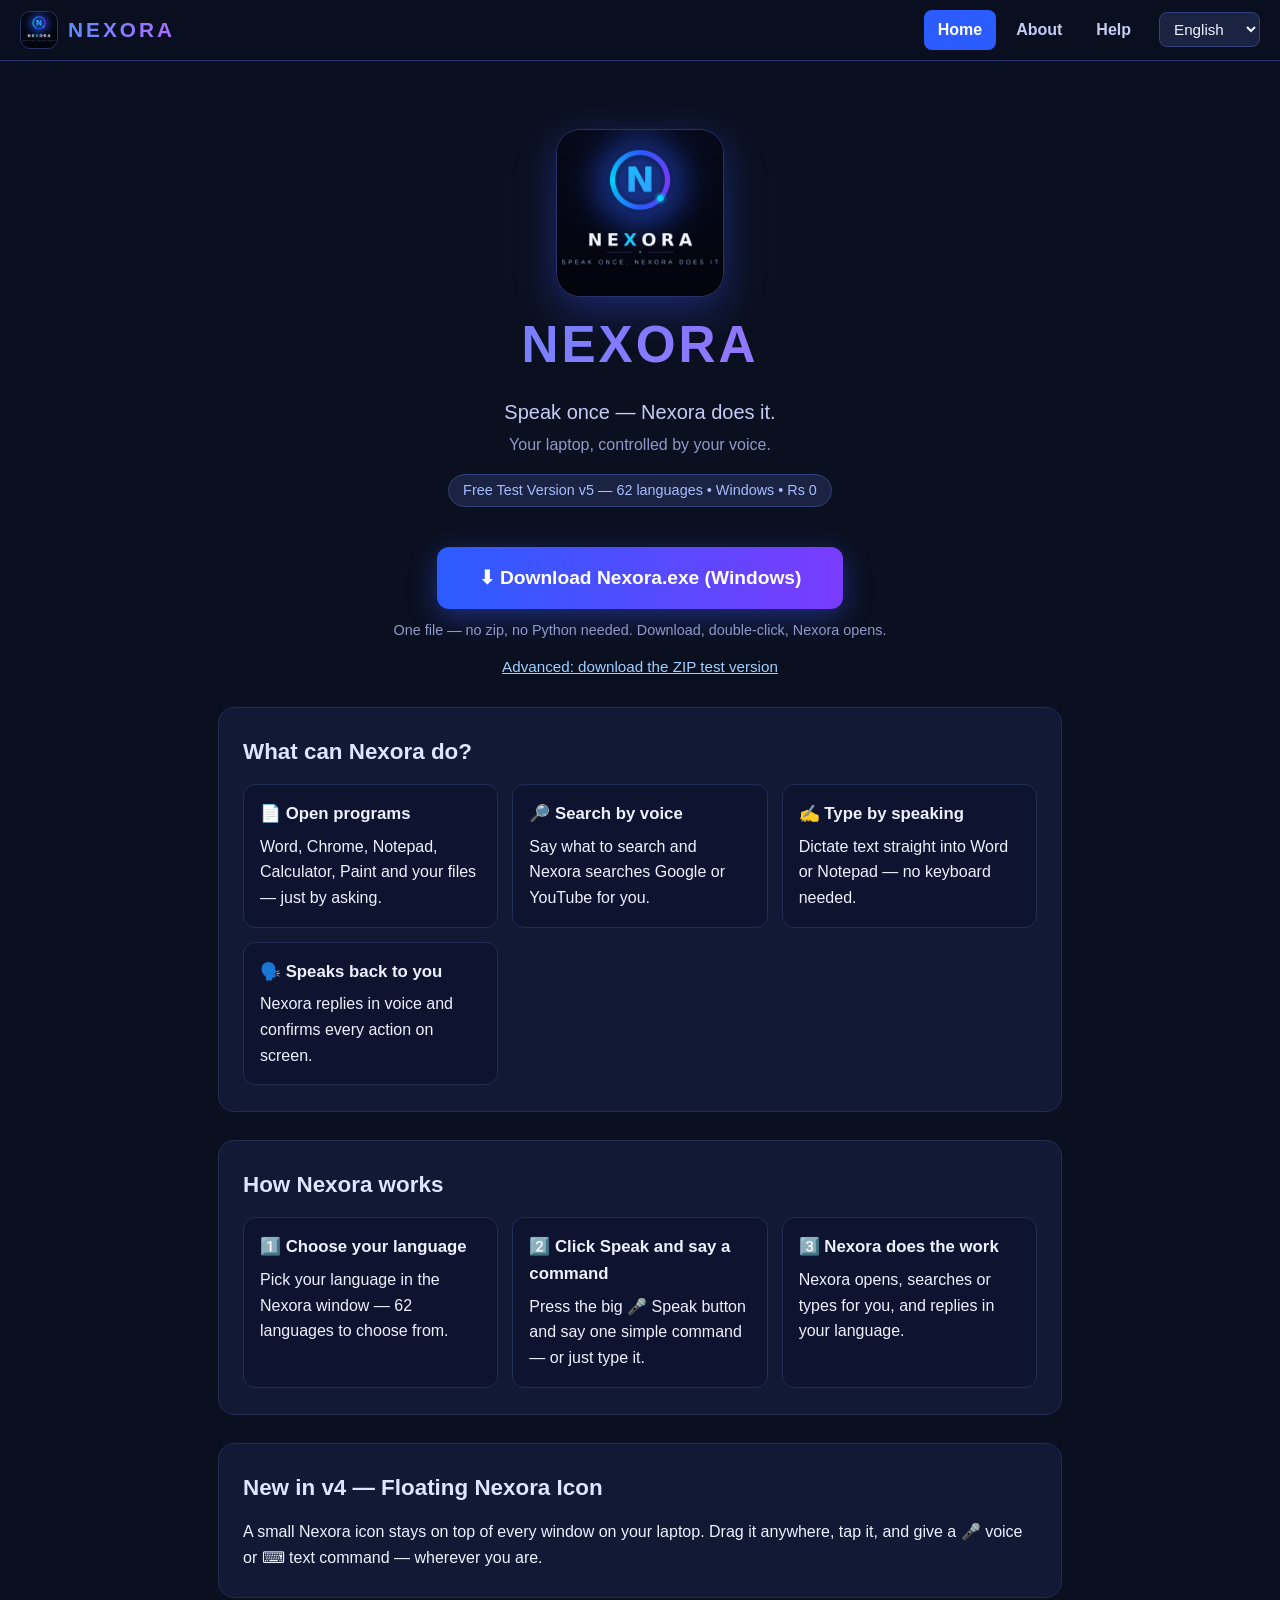
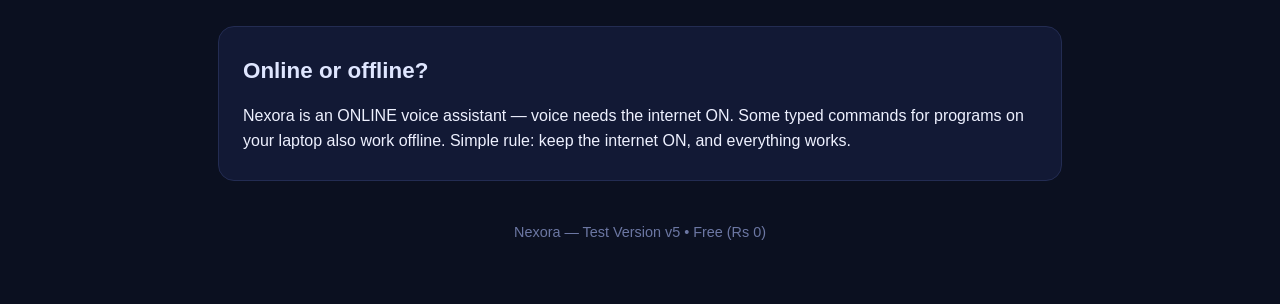
==== commit 45437b38: "Website v5 labels" ====
--- a/index.html
+++ b/index.html
@@ -36,13 +36,13 @@
     <div class="logo-text">NEXORA</div>
     <p class="tagline" data-i18n="hero_tagline">Speak once — Nexora does it.</p>
     <p class="tagline-sub" data-i18n="hero_sub">Your laptop, controlled by your voice.</p>
-    <span class="badge" data-i18n="badge">Free Test Version v4 — 62 languages • Windows • Rs 0</span>
+    <span class="badge" data-i18n="badge">Free Test Version v5 — 62 languages • Windows • Rs 0</span>
   </header>
 
   <div class="download">
     <a class="btn" href="https://github.com/inwhychannel-cpu/nexora/releases/latest/download/Nexora.exe" data-i18n="dl_btn">⬇ Download Nexora.exe (Windows)</a>
     <p class="note" data-i18n="dl_note">One file — no zip, no Python needed. Download, double-click, Nexora opens.</p>
-    <a class="zip-link" href="nexora-test-v4.zip" download data-i18n="dl_zip">Advanced: download the ZIP test version</a>
+    <a class="zip-link" href="nexora-test-v5.zip" download data-i18n="dl_zip">Advanced: download the ZIP test version</a>
   </div>
 
   <section>
@@ -74,7 +74,7 @@
     <p data-i18n="online_p">Nexora is an ONLINE voice assistant — voice needs the internet ON. Some typed commands for programs on your laptop also work offline. Simple rule: keep the internet ON, and everything works.</p>
   </section>
 
-  <footer data-i18n="footer_text">Nexora — Test Version v4 • Free (Rs 0)</footer>
+  <footer data-i18n="footer_text">Nexora — Test Version v5 • Free (Rs 0)</footer>
 
 </div>
 <script src="strings.js"></script>
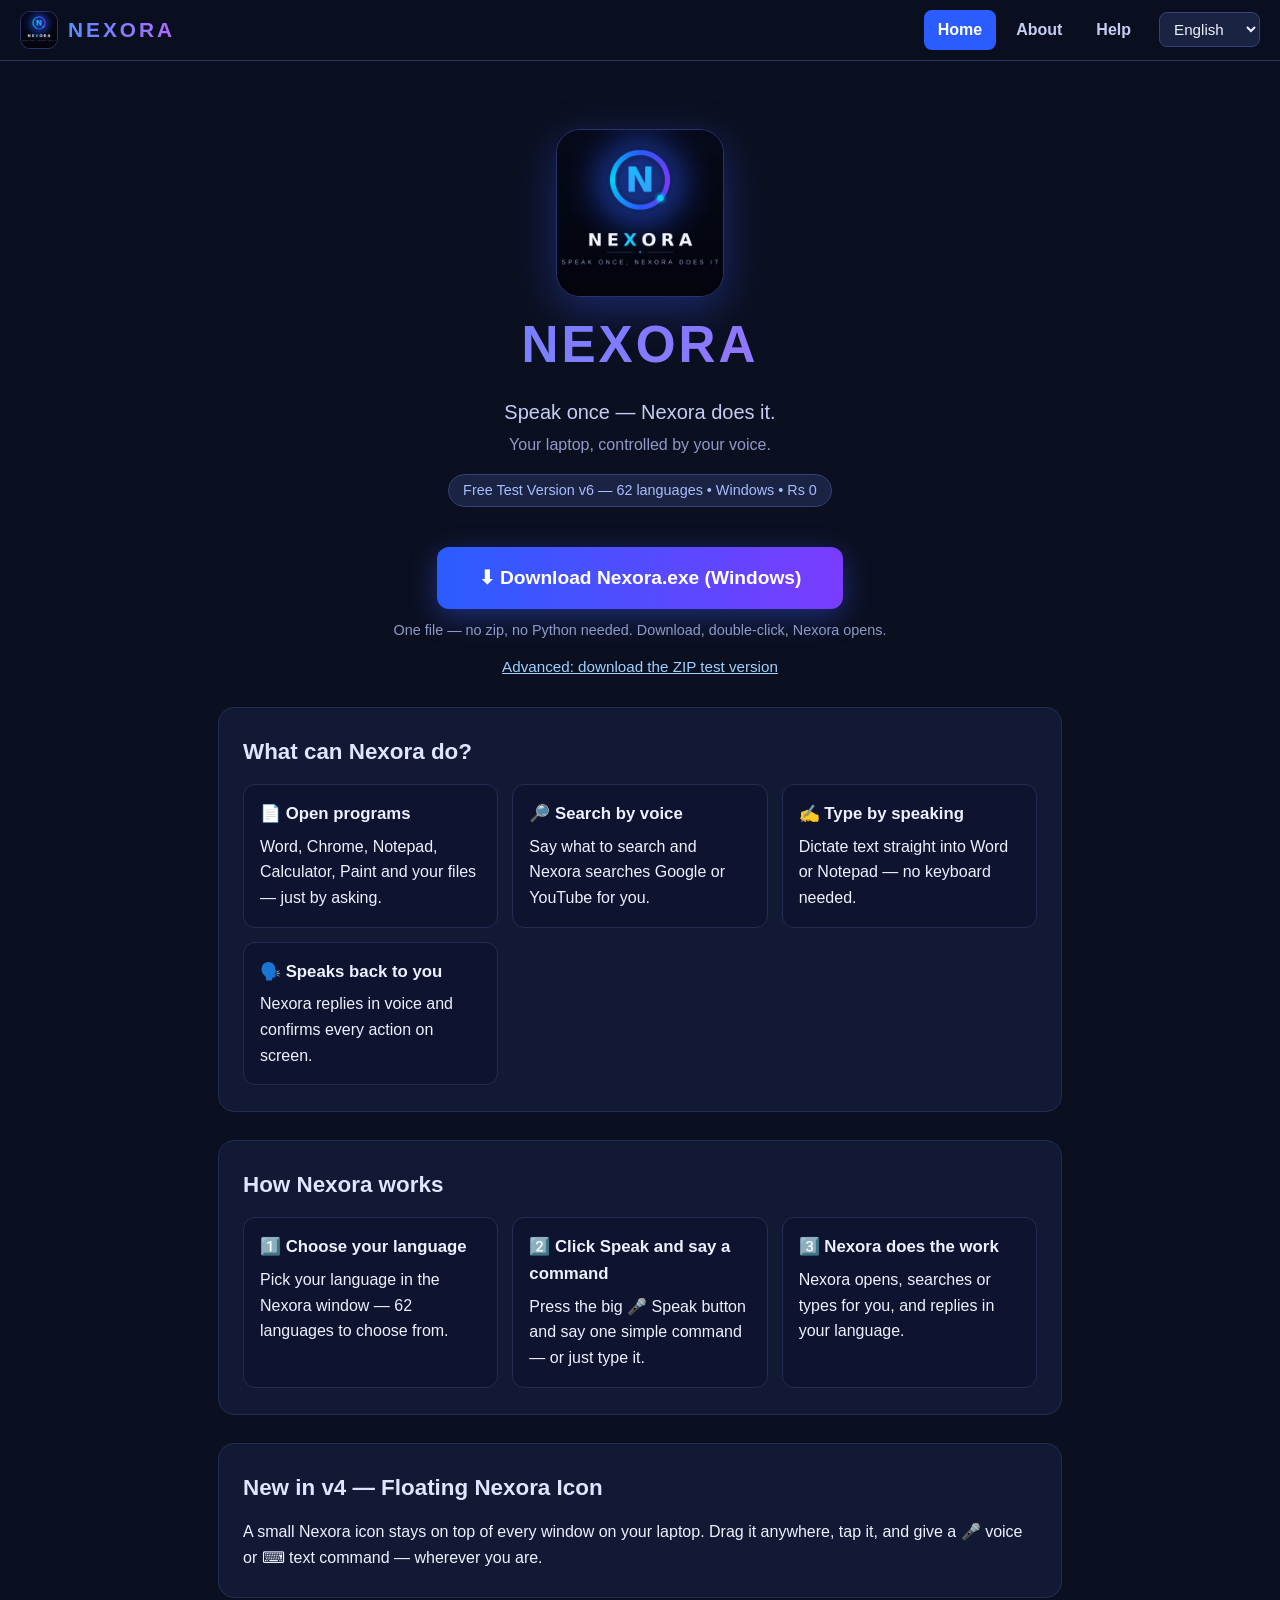
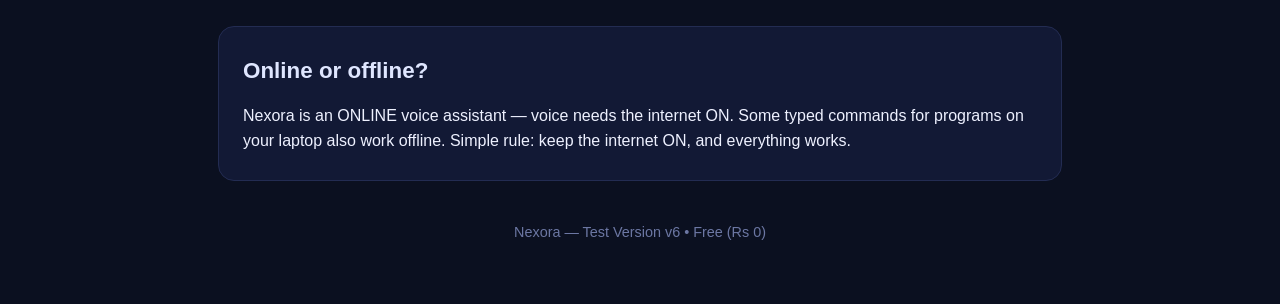
==== commit 50093a52: "Website v6 labels" ====
--- a/index.html
+++ b/index.html
@@ -36,13 +36,13 @@
     <div class="logo-text">NEXORA</div>
     <p class="tagline" data-i18n="hero_tagline">Speak once — Nexora does it.</p>
     <p class="tagline-sub" data-i18n="hero_sub">Your laptop, controlled by your voice.</p>
-    <span class="badge" data-i18n="badge">Free Test Version v5 — 62 languages • Windows • Rs 0</span>
+    <span class="badge" data-i18n="badge">Free Test Version v6 — 62 languages • Windows • Rs 0</span>
   </header>
 
   <div class="download">
     <a class="btn" href="https://github.com/inwhychannel-cpu/nexora/releases/latest/download/Nexora.exe" data-i18n="dl_btn">⬇ Download Nexora.exe (Windows)</a>
     <p class="note" data-i18n="dl_note">One file — no zip, no Python needed. Download, double-click, Nexora opens.</p>
-    <a class="zip-link" href="nexora-test-v5.zip" download data-i18n="dl_zip">Advanced: download the ZIP test version</a>
+    <a class="zip-link" href="nexora-test-v6.zip" download data-i18n="dl_zip">Advanced: download the ZIP test version</a>
   </div>
 
   <section>
@@ -74,7 +74,7 @@
     <p data-i18n="online_p">Nexora is an ONLINE voice assistant — voice needs the internet ON. Some typed commands for programs on your laptop also work offline. Simple rule: keep the internet ON, and everything works.</p>
   </section>
 
-  <footer data-i18n="footer_text">Nexora — Test Version v5 • Free (Rs 0)</footer>
+  <footer data-i18n="footer_text">Nexora — Test Version v6 • Free (Rs 0)</footer>
 
 </div>
 <script src="strings.js"></script>
